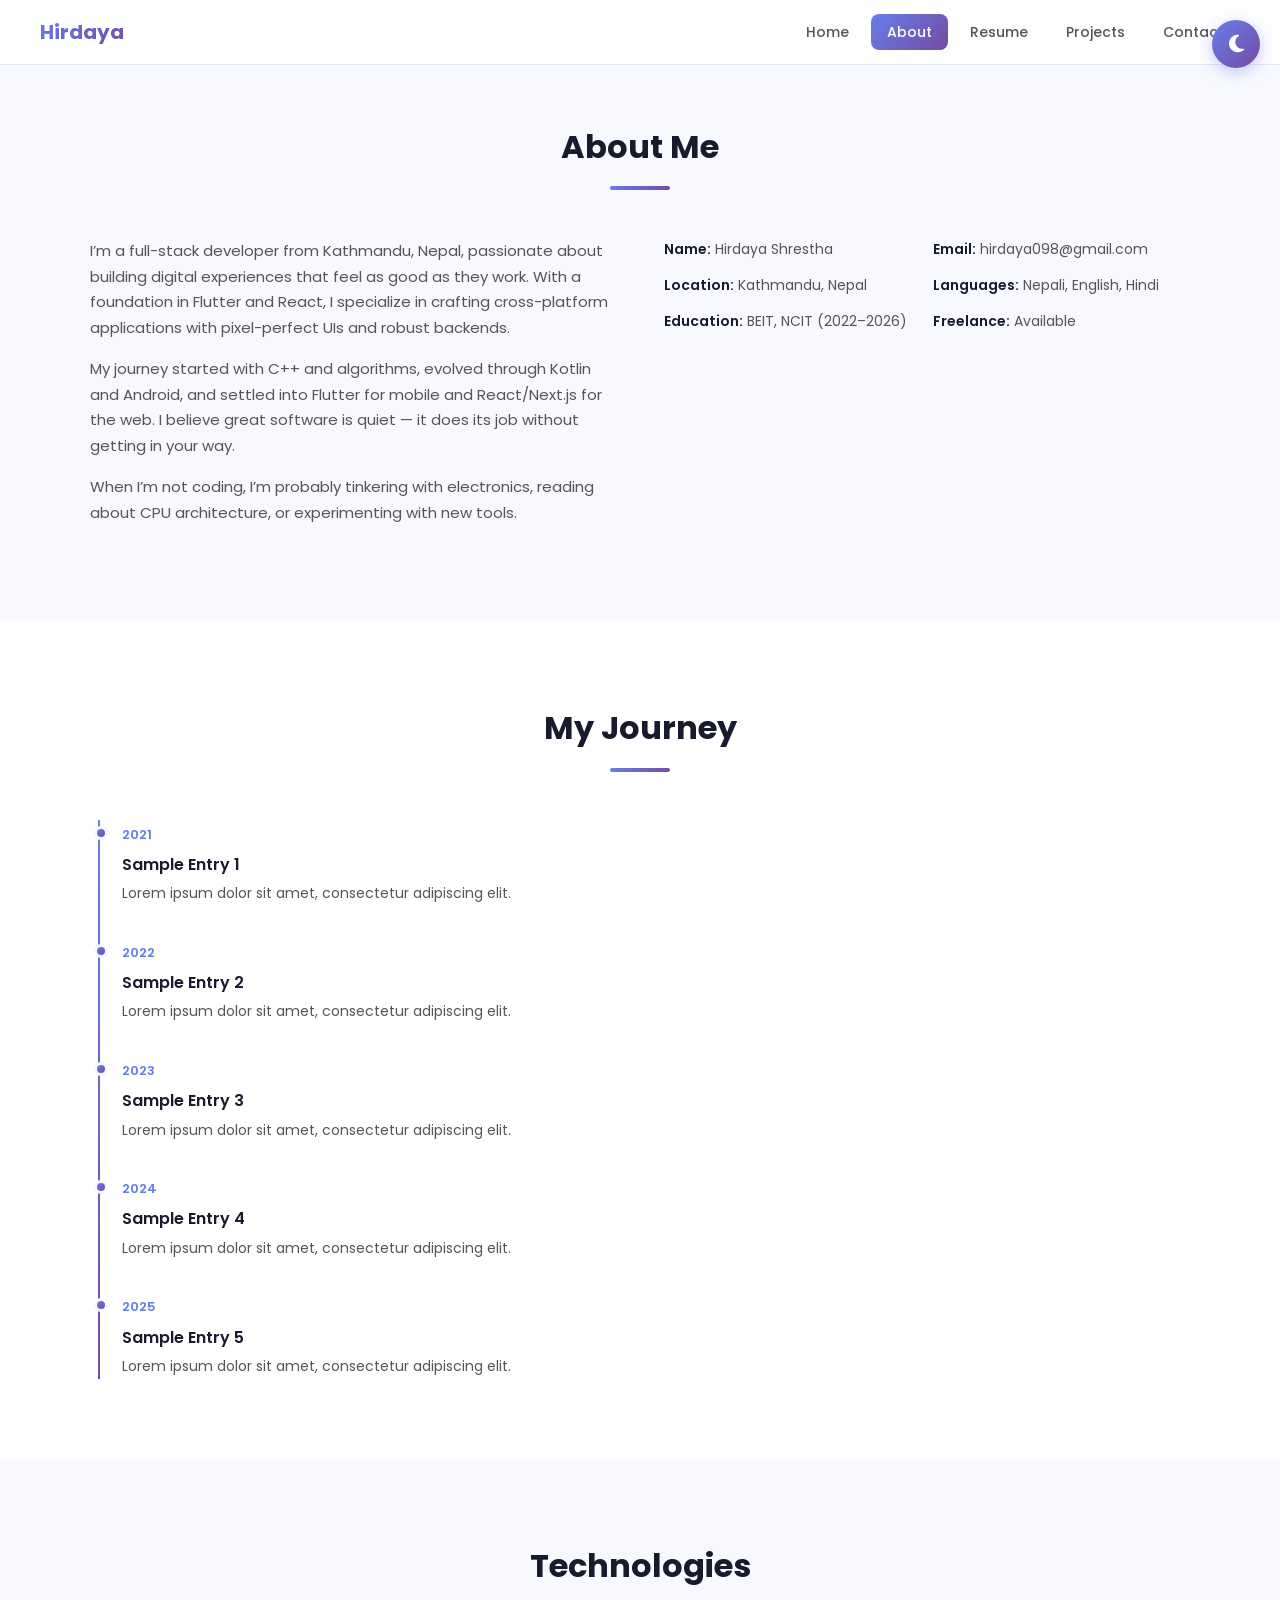
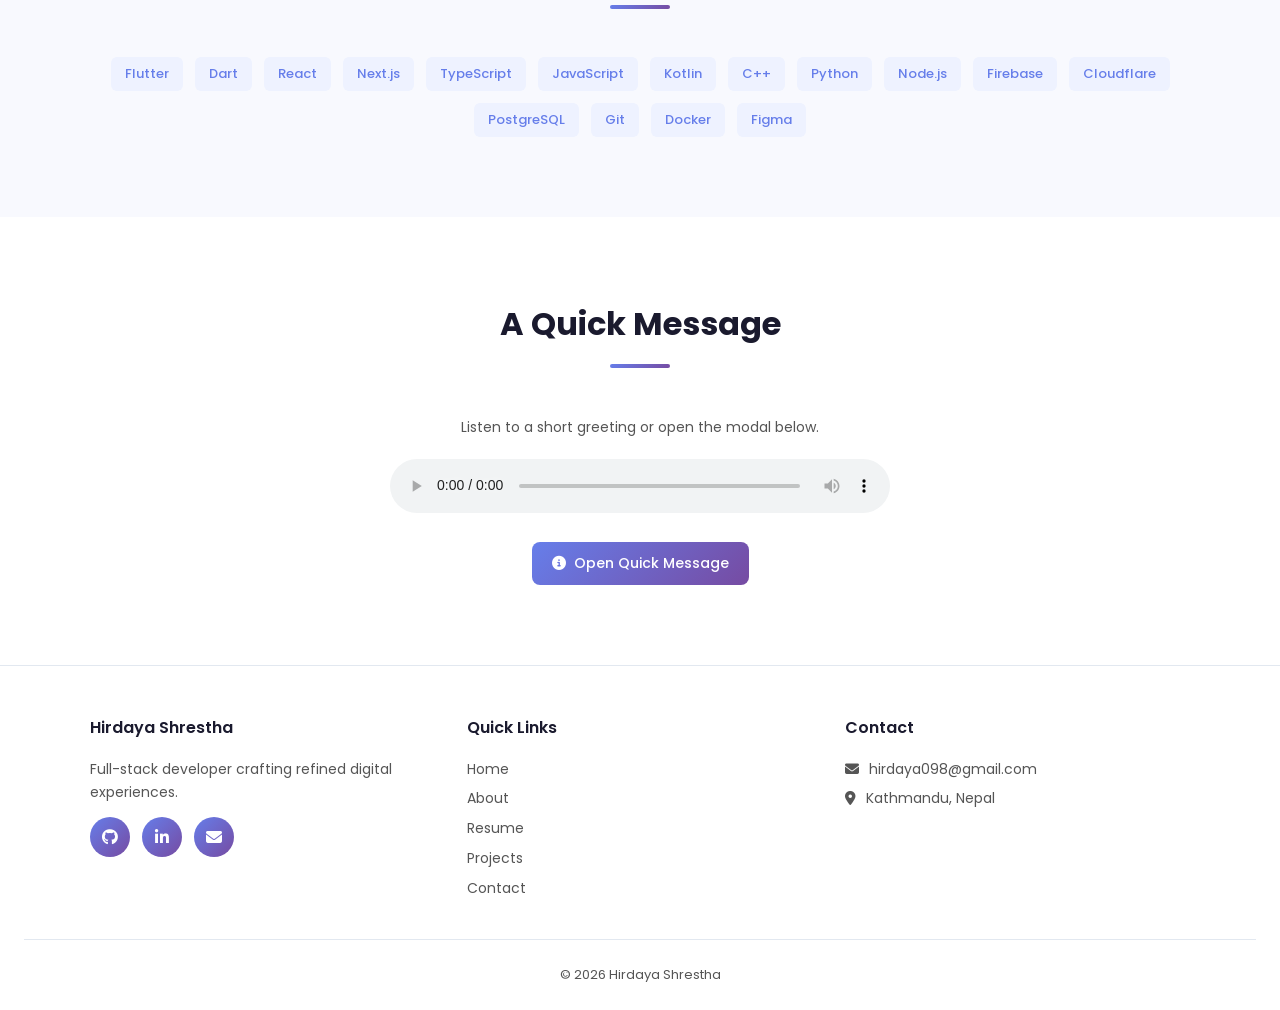
==== about.html @ 77cc8093 "add lab8 portfolio (standalone HTML/CSS/JS site)" ====
<!DOCTYPE html>
<html lang="en">
<head>
  <meta charset="UTF-8">
  <meta name="viewport" content="width=device-width, initial-scale=1.0">
<title>About Me — Hirdaya Shrestha</title>
  <link rel="icon" type="image/svg+xml" href="data:image/svg+xml,<svg xmlns='http://www.w3.org/2000/svg' viewBox='0 0 100 100'><text y='.9em' font-size='90'>🚀</text></svg>">
  <link rel="preconnect" href="https://fonts.googleapis.com">
  <link rel="preconnect" href="https://fonts.gstatic.com" crossorigin>
  <link href="https://fonts.googleapis.com/css2?family=Poppins:wght@300;400;500;600;700;800&display=swap" rel="stylesheet">
  <link rel="stylesheet" href="https://cdnjs.cloudflare.com/ajax/libs/font-awesome/6.5.0/css/all.min.css">
  <link rel="stylesheet" href="css/style.css">
</head>
<body>

<input type="checkbox" id="theme-toggle">
<div class="page-wrap">

  <label for="theme-toggle" class="theme-toggle-label">
  <i class="fas fa-moon"></i>
  <i class="fas fa-sun"></i>
  </label>

  <nav>
    <div class="nav-inner">
    <a href="/lab8/portfolio/" class="nav-logo">Hirdaya</a>
      <ul class="nav-links">
      <li><a href="/lab8/portfolio/">Home</a></li>
      <li><a href="/lab8/portfolio/about.html" class="active">About</a></li>
      <li><a href="/lab8/portfolio/resume.html">Resume</a></li>
      <li><a href="/lab8/portfolio/projects.html">Projects</a></li>
      <li><a href="/lab8/portfolio/contact.html">Contact</a></li>
    </ul>
      <button class="nav-toggle" aria-label="Menu"><i class="fas fa-bars"></i></button>
    </div>
  </nav>

  <!-- about hero -->
  <section class="section" style="padding-top: 120px">
  <div class="section-inner">
    <h2 class="section-title">About Me</h2>
      <div class="about-grid">
      <div class="about-text">
      <p>I&rsquo;m a full-stack developer from Kathmandu, Nepal, passionate about building digital experiences that feel as good as they work. With a foundation in Flutter and React, I specialize in crafting cross-platform applications with pixel-perfect UIs and robust backends.</p>
        <p>My journey started with C++ and algorithms, evolved through Kotlin and Android, and settled into Flutter for mobile and React/Next.js for the web. I believe great software is quiet — it does its job without getting in your way.</p>
        <p>When I&rsquo;m not coding, I&rsquo;m probably tinkering with electronics, reading about CPU architecture, or experimenting with new tools.</p>
    </div>
      <div>
        <div class="about-info">
            <div class="item"><span class="label">Name:</span> <span class="value">Hirdaya Shrestha</span></div>
            <div class="item"><span class="label">Email:</span> <span class="value">hirdaya098@gmail.com</span></div>
          <div class="item"><span class="label">Location:</span> <span class="value">Kathmandu, Nepal</span></div>
          <div class="item"><span class="label">Languages:</span> <span class="value">Nepali, English, Hindi</span></div>
          <div class="item"><span class="label">Education:</span> <span class="value">BEIT, NCIT (2022–2026)</span></div>
          <div class="item"><span class="label">Freelance:</span> <span class="value">Available</span></div>
        </div>
      </div>
      </div>
  </div>
  </section>

  <!-- timeline -->
  <section class="section" style="background:var(--bg2);transition:background .4s">
  <div class="section-inner">
    <h2 class="section-title">My Journey</h2>
      <div class="timeline">
      <div class="timeline-item fade-up">
      <span class="year">2021</span>
        <h4>Sample Entry 1</h4>
      <p>Lorem ipsum dolor sit amet, consectetur adipiscing elit.</p>
      </div>
      <div class="timeline-item fade-up">
        <span class="year">2022</span>
      <h4>Sample Entry 2</h4>
      <p>Lorem ipsum dolor sit amet, consectetur adipiscing elit.</p>
    </div>
      <div class="timeline-item fade-up">
        <span class="year">2023</span>
      <h4>Sample Entry 3</h4>
      <p>Lorem ipsum dolor sit amet, consectetur adipiscing elit.</p>
      </div>
        <div class="timeline-item fade-up">
          <span class="year">2024</span>
          <h4>Sample Entry 4</h4>
        <p>Lorem ipsum dolor sit amet, consectetur adipiscing elit.</p>
        </div>
        <div class="timeline-item fade-up">
        <span class="year">2025</span>
          <h4>Sample Entry 5</h4>
          <p>Lorem ipsum dolor sit amet, consectetur adipiscing elit.</p>
      </div>
    </div>
  </div>
  </section>

  <!-- skills tags -->
  <section class="section">
  <div class="section-inner">
    <h2 class="section-title">Technologies</h2>
      <div class="skills-tags" style="justify-content:center;gap:12px">
            <span>Flutter</span><span>Dart</span><span>React</span><span>Next.js</span><span>TypeScript</span><span>JavaScript</span>
            <span>Kotlin</span><span>C++</span><span>Python</span><span>Node.js</span><span>Firebase</span><span>Cloudflare</span>
            <span>PostgreSQL</span><span>Git</span><span>Docker</span><span>Figma</span>
      </div>
  </div>
  </section>

  <!-- audio + modal -->
  <section class="section" style="background:var(--bg2);transition:background .4s">
  <div class="section-inner">
    <h2 class="section-title">A Quick Message</h2>
      <div style="text-align:center;max-width:500px;margin:0 auto">
      <p style="color:var(--text2);margin-bottom:20px;font-size:14px">Listen to a short greeting or open the modal below.</p>

    <audio controls style="width:100%;margin-bottom:20px">
        <source src="https://github.com/rafaelreis-hotmart/Audio-Sample-files/raw/master/sample.mp3" type="audio/mpeg">
        Your browser doesn't support audio.
    </audio>

      <input type="checkbox" id="modal1" class="modal-toggle">
    <label for="modal1" class="modal-trigger"><i class="fas fa-info-circle"></i> Open Quick Message</label>
      <div class="modal">
        <div class="modal-content">
        <label for="modal1" class="modal-close"><i class="fas fa-times"></i></label>
          <h3>Hello There!</h3>
        <p>Thanks for visiting my portfolio. I built this site with HTML, CSS, and JavaScript as a lab project — no frameworks, just the fundamentals. If you&rsquo;d like to work together, drop me a message on the contact page!</p>
        <p style="font-weight:600;margin-bottom:0">— Hirdaya Shrestha</p>
      </div>
      </div>
      </div>
  </div>
  </section>

  <footer>
    <div class="footer-inner">
      <div class="footer-col">
      <h4>Hirdaya Shrestha</h4>
      <p>Full-stack developer crafting refined digital experiences.</p>
        <div class="footer-social">
        <a href="https://github.com/Hirdaya-Shrestha/" target="_blank" aria-label="GitHub"><i class="fab fa-github"></i></a>
        <a href="https://linkedin.com/in/hridayashrestha" target="_blank" aria-label="LinkedIn"><i class="fab fa-linkedin-in"></i></a>
        <a href="mailto:hirdaya098@gmail.com" aria-label="Email"><i class="fas fa-envelope"></i></a>
        </div>
    </div>
      <div class="footer-col">
        <h4>Quick Links</h4>
      <a href="/lab8/portfolio/">Home</a>
        <a href="/lab8/portfolio/about.html">About</a>
      <a href="/lab8/portfolio/resume.html">Resume</a>
      <a href="/lab8/portfolio/projects.html">Projects</a>
      <a href="/lab8/portfolio/contact.html">Contact</a>
      </div>
      <div class="footer-col">
      <h4>Contact</h4>
      <p><i class="fas fa-envelope" style="margin-right:6px"></i> hirdaya098@gmail.com</p>
      <p><i class="fas fa-map-marker-alt" style="margin-right:6px"></i> Kathmandu, Nepal</p>
      </div>
    </div>
    <div class="footer-bottom">
    <p>&copy; 2026 Hirdaya Shrestha</p>
    </div>
  </footer>
</div>

<script src="js/script.js"></script>
</body>
</html>
---- css/style.css ----
* {
  box-sizing: border-box;
  margin: 0;
  padding: 0;
}
::before,
::after {
  box-sizing: border-box;
  margin: 0;
  padding: 0;
}
html {
  scroll-behavior: smooth;
}
body {
  font-family: "Poppins", sans-serif;
  line-height: 1.7;
  transition:
    background 0.4s,
    color 0.4s;
  min-height: 100vh;
}

:root {
  --bg: #f8f9fe;
  --bg2: #ffffff;
  --text: #1a1a2e;
  --text2: #555;
  --card: #fff;
  --card-shadow: 0 4px 20px rgba(0, 0, 0, 0.06);
  --nav-bg: rgba(255, 255, 255, 0.85);
  --border: #e2e8f0;
  --accent1: #667eea;
  --accent2: #764ba2;
  --grad: linear-gradient(135deg, #667eea, #764ba2);
  --grad2: linear-gradient(135deg, #f093fb, #f5576c);
  --tag-bg: #eef2ff;
  --tag-text: #667eea;
  --input-bg: #fff;
  --modal-overlay: rgba(0, 0, 0, 0.5);
}

#theme-toggle:checked ~ .page-wrap {
  --bg: #0f0f1a;
  --bg2: #1a1a2e;
  --text: #e8e8f0;
  --text2: #999;
  --card: #1e1e30;
  --card-shadow: 0 4px 20px rgba(0, 0, 0, 0.3);
  --nav-bg: rgba(15, 15, 26, 0.9);
  --border: #2d2d44;
  --accent1: #818cf8;
  --accent2: #a78bfa;
  --grad: linear-gradient(135deg, #818cf8, #a78bfa);
  --grad2: linear-gradient(135deg, #f472b6, #818cf8);
  --tag-bg: #1e1e3a;
  --tag-text: #818cf8;
  --input-bg: #1a1a2e;
  --modal-overlay: rgba(0, 0, 0, 0.7);
}

.theme-toggle-label {
  position: fixed;
  top: 20px;
  right: 20px;
  z-index: 1000;
  width: 48px;
  height: 48px;
  border-radius: 50%;
  display: flex;
  align-items: center;
  justify-content: center;
  cursor: pointer;
  background: var(--grad);
  color: #fff;
  font-size: 20px;
  box-shadow: 0 4px 15px rgba(102, 126, 234, 0.4);
  transition: transform 0.3s;
  border: none;
}
.theme-toggle-label:hover {
  transform: scale(1.1);
}
.theme-toggle-label .fa-sun {
  display: none;
}
#theme-toggle:checked ~ .page-wrap .theme-toggle-label .fa-moon {
  display: none;
}
#theme-toggle:checked ~ .page-wrap .theme-toggle-label .fa-sun {
  display: inline;
}
#theme-toggle {
  display: none;
}
.page-wrap {
  background: var(--bg);
  color: var(--text);
  transition:
    background 0.4s,
    color 0.4s;
  min-height: 100vh;
}

nav {
  position: fixed;
  top: 0;
  left: 0;
  right: 0;
  background: var(--nav-bg);
  backdrop-filter: blur(12px);
  border-bottom: 1px solid var(--border);
  z-index: 999;
  padding: 0 24px;
  transition: background 0.4s;
}
.nav-inner {
  max-width: 1200px;
  margin: 0 auto;
  display: flex;
  align-items: center;
  justify-content: space-between;
  height: 64px;
}
.nav-logo {
  font-weight: 700;
  font-size: 20px;
  background: var(--grad);
  -webkit-background-clip: text;
  -webkit-text-fill-color: transparent;
  background-clip: text;
  text-decoration: none;
}
.nav-links {
  display: flex;
  gap: 6px;
  list-style: none;
}
.nav-links a {
  text-decoration: none;
  padding: 8px 16px;
  border-radius: 8px;
  font-size: 14px;
  font-weight: 500;
  color: var(--text2);
  transition: all 0.3s;
}
.nav-links a:hover,
.nav-links a.active {
  background: var(--grad);
  color: #fff;
}
.nav-toggle {
  display: none;
  background: none;
  border: none;
  font-size: 24px;
  color: var(--text);
  cursor: pointer;
}

@media (max-width: 768px) {
  .nav-links {
    position: fixed;
    top: 64px;
    left: 0;
    right: 0;
    background: var(--nav-bg);
    backdrop-filter: blur(12px);
    flex-direction: column;
    padding: 16px;
    gap: 4px;
    transform: translateY(-120%);
    opacity: 0;
    transition: all 0.4s;
    border-bottom: 1px solid var(--border);
  }
  .nav-links.open {
    transform: translateY(0);
    opacity: 1;
  }
  .nav-toggle {
    display: block;
  }
}

.hero {
  min-height: 100vh;
  display: flex;
  align-items: center;
  justify-content: center;
  text-align: center;
  padding: 100px 24px 60px;
  background: var(--bg);
  position: relative;
  overflow: hidden;
}
.hero::before {
  content: "";
  position: absolute;
  top: -50%;
  left: -50%;
  width: 200%;
  height: 200%;
  background:
    radial-gradient(
      circle at 30% 40%,
      rgba(102, 126, 234, 0.08) 0%,
      transparent 50%
    ),
    radial-gradient(
      circle at 70% 60%,
      rgba(118, 75, 162, 0.08) 0%,
      transparent 50%
    );
  animation: heroFloat 20s ease-in-out infinite;
}
@keyframes heroFloat {
  0%,
  100% {
    transform: translate(0, 0);
  }
  50% {
    transform: translate(-2%, -2%);
  }
}
.hero-content {
  position: relative;
  z-index: 1;
  max-width: 700px;
}
.hero-img {
  width: 140px;
  height: 140px;
  border-radius: 50%;
  object-fit: cover;
  margin-bottom: 24px;
  border: 4px solid var(--border);
  transition: border-color 0.4s;
  animation: fadeUp 1s ease;
}
.hero h1 {
  font-size: clamp(2rem, 5vw, 3.2rem);
  font-weight: 700;
  margin-bottom: 8px;
  background: var(--grad);
  -webkit-background-clip: text;
  -webkit-text-fill-color: transparent;
  background-clip: text;
  animation: fadeUp 1s ease 0.2s both;
}
.hero .subtitle {
  font-size: clamp(1rem, 2vw, 1.2rem);
  color: var(--text2);
  margin-bottom: 24px;
  animation: fadeUp 1s ease 0.4s both;
}
.hero-btns {
  display: flex;
  gap: 12px;
  justify-content: center;
  flex-wrap: wrap;
  animation: fadeUp 1s ease 0.6s both;
}
.btn {
  display: inline-flex;
  align-items: center;
  gap: 8px;
  padding: 12px 28px;
  border-radius: 10px;
  font-weight: 600;
  font-size: 14px;
  text-decoration: none;
  transition: all 0.3s;
  border: none;
  cursor: pointer;
}
.btn-primary {
  background: var(--grad);
  color: #fff;
  box-shadow: 0 4px 15px rgba(102, 126, 234, 0.35);
}
.btn-primary:hover {
  transform: translateY(-2px);
  box-shadow: 0 6px 25px rgba(102, 126, 234, 0.45);
}
.btn-outline {
  border: 2px solid var(--accent1);
  color: var(--accent1);
  background: transparent;
}
.btn-outline:hover {
  background: var(--accent1);
  color: #fff;
}
.hero-stats {
  display: flex;
  gap: 40px;
  justify-content: center;
  margin-top: 40px;
  animation: fadeUp 1s ease 0.8s both;
}
.hero-stats .stat {
  text-align: center;
}
.hero-stats .num {
  font-size: 24px;
  font-weight: 700;
  background: var(--grad);
  -webkit-background-clip: text;
  -webkit-text-fill-color: transparent;
  background-clip: text;
}
.hero-stats .label {
  font-size: 13px;
  color: var(--text2);
}

/* sections */
.section {
  padding: 80px 24px;
}
.section-inner {
  max-width: 1100px;
  margin: 0 auto;
}
.section-title {
  font-size: clamp(1.5rem, 3vw, 2rem);
  font-weight: 700;
  text-align: center;
  margin-bottom: 48px;
}
.section-title::after {
  content: "";
  display: block;
  width: 60px;
  height: 4px;
  background: var(--grad);
  border-radius: 2px;
  margin: 12px auto 0;
}

.about-grid {
  display: grid;
  grid-template-columns: 1fr 1fr;
  gap: 48px;
  align-items: start;
}
.about-text p {
  color: var(--text2);
  margin-bottom: 16px;
  font-size: 15px;
}
.about-info {
  display: grid;
  grid-template-columns: 1fr 1fr;
  gap: 12px;
}
.about-info .item {
  font-size: 14px;
}
.about-info .label {
  font-weight: 600;
  color: var(--text);
}
.about-info .value {
  color: var(--text2);
}
@media (max-width: 768px) {
  .about-grid {
    grid-template-columns: 1fr;
  }
}

.timeline {
  position: relative;
  padding-left: 32px;
}
.timeline::before {
  content: "";
  position: absolute;
  left: 8px;
  top: 0;
  bottom: 0;
  width: 2px;
  background: var(--grad);
}
.timeline-item {
  position: relative;
  padding-bottom: 32px;
}
.timeline-item:last-child {
  padding-bottom: 0;
}
.timeline-item::before {
  content: "";
  position: absolute;
  left: -28px;
  top: 6px;
  width: 14px;
  height: 14px;
  border-radius: 50%;
  background: var(--grad);
  border: 3px solid var(--bg);
}
.timeline-item .year {
  font-size: 13px;
  font-weight: 600;
  color: var(--accent1);
}
.timeline-item h4 {
  font-size: 16px;
  font-weight: 600;
  margin: 4px 0;
}
.timeline-item p {
  font-size: 14px;
  color: var(--text2);
}

.skills-grid {
  display: grid;
  grid-template-columns: 1fr 1fr;
  gap: 24px;
}
.skill-item {
  margin-bottom: 16px;
}
.skill-item .head {
  display: flex;
  justify-content: space-between;
  font-size: 14px;
  font-weight: 500;
  margin-bottom: 6px;
}
.progress-bar {
  height: 10px;
  background: var(--border);
  border-radius: 5px;
  overflow: hidden;
}
.progress-fill {
  height: 100%;
  border-radius: 5px;
  background: var(--grad);
  width: 0;
  transition: width 1.5s ease;
}
.progress-fill.animate {
  animation: fillBar 1.5s ease forwards;
}
@keyframes fillBar {
  from {
    width: 0;
  }
  to {
    width: var(--pct);
  }
}
.progress-fill.html {
  --pct: 95%;
}
.progress-fill.css {
  --pct: 90%;
}
.progress-fill.js {
  --pct: 80%;
}
.progress-fill.react {
  --pct: 75%;
}
.progress-fill.flutter {
  --pct: 85%;
}
.progress-fill.node {
  --pct: 70%;
}
.progress-fill.python {
  --pct: 65%;
}
.progress-fill.sql {
  --pct: 60%;
}
.skills-tags {
  display: flex;
  flex-wrap: wrap;
  gap: 8px;
  margin-top: 12px;
}
.skills-tags span {
  padding: 6px 14px;
  border-radius: 6px;
  font-size: 13px;
  background: var(--tag-bg);
  color: var(--tag-text);
  font-weight: 500;
}
@media (max-width: 768px) {
  .skills-grid {
    grid-template-columns: 1fr;
  }
}

.projects-grid {
  display: grid;
  grid-template-columns: repeat(auto-fill, minmax(300px, 1fr));
  gap: 24px;
}
.project-card {
  background: var(--card);
  border-radius: 16px;
  overflow: hidden;
  box-shadow: var(--card-shadow);
  transition: all 0.4s;
  border: 1px solid var(--border);
}
.project-card:hover {
  transform: translateY(-6px);
  box-shadow: 0 12px 40px rgba(0, 0, 0, 0.1);
}
.project-card img {
  width: 100%;
  height: 200px;
  object-fit: cover;
}
.project-card .body {
  padding: 20px;
}
.project-card h3 {
  font-size: 18px;
  font-weight: 600;
  margin-bottom: 8px;
}
.project-card p {
  font-size: 14px;
  color: var(--text2);
  margin-bottom: 12px;
}
.project-card .tags {
  display: flex;
  flex-wrap: wrap;
  gap: 6px;
  margin-bottom: 12px;
}
.project-card .tags span {
  padding: 4px 10px;
  border-radius: 4px;
  font-size: 12px;
  background: var(--tag-bg);
  color: var(--tag-text);
}
.project-card .links {
  display: flex;
  gap: 12px;
}
.project-card .links a {
  font-size: 13px;
  font-weight: 500;
  color: var(--accent1);
  text-decoration: none;
}

.gallery {
  display: grid;
  grid-template-columns: repeat(auto-fill, minmax(200px, 1fr));
  gap: 12px;
  margin-top: 24px;
}
.gallery img {
  width: 100%;
  height: 180px;
  object-fit: cover;
  border-radius: 10px;
  cursor: pointer;
  transition:
    transform 0.4s,
    box-shadow 0.4s;
}
.gallery img:hover {
  transform: scale(1.04);
  box-shadow: 0 8px 30px rgba(0, 0, 0, 0.15);
}
.slideshow {
  position: relative;
  max-width: 600px;
  margin: 24px auto;
  border-radius: 16px;
  overflow: hidden;
  box-shadow: var(--card-shadow);
}
.slideshow img {
  width: 100%;
  height: 350px;
  object-fit: cover;
  display: none;
}
.slideshow img.active {
  display: block;
  animation: fadeIn 0.6s ease;
}
@keyframes fadeIn {
  from {
    opacity: 0;
  }
  to {
    opacity: 1;
  }
}
.slideshow .controls {
  position: absolute;
  bottom: 16px;
  left: 50%;
  transform: translateX(-50%);
  display: flex;
  gap: 8px;
}
.slideshow .controls button {
  width: 36px;
  height: 36px;
  border-radius: 50%;
  border: none;
  background: rgba(0, 0, 0, 0.5);
  color: #fff;
  cursor: pointer;
  font-size: 14px;
  transition: background 0.3s;
}
.slideshow .controls button:hover {
  background: rgba(0, 0, 0, 0.8);
}
.slideshow .dots {
  display: flex;
  justify-content: center;
  gap: 8px;
  padding: 12px;
}
.slideshow .dots span {
  width: 10px;
  height: 10px;
  border-radius: 50%;
  background: var(--border);
  cursor: pointer;
  transition: all 0.3s;
}
.slideshow .dots span.active {
  background: var(--accent1);
  transform: scale(1.3);
}

.testimonials {
  display: grid;
  grid-template-columns: repeat(auto-fill, minmax(280px, 1fr));
  gap: 24px;
}
.testimonial-card {
  background: var(--card);
  border-radius: 16px;
  padding: 28px;
  box-shadow: var(--card-shadow);
  border: 1px solid var(--border);
  transition: transform 0.3s;
}
.testimonial-card:hover {
  transform: translateY(-4px);
}
.testimonial-card .stars {
  color: #fbbf24;
  margin-bottom: 8px;
  font-size: 14px;
}
.testimonial-card p {
  font-size: 14px;
  color: var(--text2);
  font-style: italic;
  margin-bottom: 16px;
}
.testimonial-card .author {
  display: flex;
  align-items: center;
  gap: 12px;
}
.testimonial-card .author img {
  width: 40px;
  height: 40px;
  border-radius: 50%;
  object-fit: cover;
}
.testimonial-card .author .name {
  font-size: 14px;
  font-weight: 600;
}
.testimonial-card .author .role {
  font-size: 12px;
  color: var(--text2);
}

.table-wrap {
  overflow-x: auto;
  margin: 24px 0;
}
table {
  width: 100%;
  border-collapse: collapse;
  font-size: 14px;
}
thead {
  background: var(--grad);
  color: #fff;
}
th {
  padding: 14px 16px;
  text-align: left;
  font-weight: 600;
}
td {
  padding: 12px 16px;
  border-bottom: 1px solid var(--border);
  color: var(--text2);
}
tr:hover td {
  background: var(--tag-bg);
  transition: background 0.3s;
}

.form-grid {
  display: grid;
  grid-template-columns: 1fr 1fr;
  gap: 48px;
}
.form-card {
  background: var(--card);
  border-radius: 16px;
  padding: 32px;
  box-shadow: var(--card-shadow);
  border: 1px solid var(--border);
}
.form-card h3 {
  font-size: 18px;
  font-weight: 600;
  margin-bottom: 20px;
  text-align: center;
}
.form-group {
  margin-bottom: 16px;
}
.form-group label {
  display: block;
  font-size: 14px;
  font-weight: 500;
  margin-bottom: 4px;
  color: var(--text);
}
.form-group input,
.form-group textarea,
.form-group select {
  width: 100%;
  padding: 12px 16px;
  border: 2px solid var(--border);
  border-radius: 10px;
  font-size: 14px;
  font-family: "Poppins", sans-serif;
  background: var(--input-bg);
  color: var(--text);
  transition: border 0.3s;
  outline: none;
}
.form-group input:focus,
.form-group textarea:focus {
  border-color: var(--accent1);
}
.form-group textarea {
  resize: vertical;
  min-height: 100px;
}
.form-row {
  display: grid;
  grid-template-columns: 1fr 1fr;
  gap: 12px;
}
.btn-submit {
  width: 100%;
  padding: 14px;
  border: none;
  border-radius: 10px;
  background: var(--grad);
  color: #fff;
  font-weight: 600;
  font-size: 15px;
  cursor: pointer;
  transition: all 0.3s;
}
.btn-submit:hover {
  transform: translateY(-2px);
  box-shadow: 0 6px 20px rgba(102, 126, 234, 0.4);
}
@media (max-width: 768px) {
  .form-grid {
    grid-template-columns: 1fr;
  }
  .form-row {
    grid-template-columns: 1fr;
  }
}

.map-wrap {
  border-radius: 16px;
  overflow: hidden;
  box-shadow: var(--card-shadow);
  margin-top: 24px;
}
.map-wrap iframe {
  width: 100%;
  height: 350px;
  border: none;
  display: block;
}

.modal-toggle {
  display: none;
}
.modal {
  position: fixed;
  top: 0;
  left: 0;
  right: 0;
  bottom: 0;
  background: var(--modal-overlay);
  z-index: 2000;
  display: flex;
  align-items: center;
  justify-content: center;
  opacity: 0;
  pointer-events: none;
  transition: all 0.4s;
  padding: 24px;
}
.modal-toggle:checked ~ .modal {
  opacity: 1;
  pointer-events: all;
}
.modal-content {
  background: var(--card);
  border-radius: 20px;
  padding: 32px;
  max-width: 500px;
  width: 100%;
  position: relative;
  border: 1px solid var(--border);
  transform: scale(0.9);
  transition: transform 0.4s;
}
.modal-toggle:checked ~ .modal .modal-content {
  transform: scale(1);
}
.modal-close {
  position: absolute;
  top: 16px;
  right: 16px;
  font-size: 24px;
  cursor: pointer;
  color: var(--text2);
  background: none;
  border: none;
  transition: color 0.3s;
}
.modal-close:hover {
  color: var(--text);
}
.modal h3 {
  font-size: 20px;
  font-weight: 600;
  margin-bottom: 12px;
}
.modal p {
  font-size: 14px;
  color: var(--text2);
  margin-bottom: 20px;
}
.modal-trigger {
  display: inline-flex;
  align-items: center;
  gap: 8px;
  padding: 10px 20px;
  border-radius: 8px;
  background: var(--grad);
  color: #fff;
  font-weight: 500;
  font-size: 14px;
  border: none;
  cursor: pointer;
  transition: all 0.3s;
}
.modal-trigger:hover {
  transform: translateY(-2px);
  box-shadow: 0 4px 15px rgba(102, 126, 234, 0.4);
}

.media-section {
  display: grid;
  grid-template-columns: 1fr 1fr;
  gap: 24px;
  margin-top: 24px;
}
.media-section audio,
.media-section video {
  width: 100%;
  border-radius: 12px;
}
.media-section video {
  max-height: 300px;
  object-fit: cover;
}
@media (max-width: 768px) {
  .media-section {
    grid-template-columns: 1fr;
  }
}
.youtube-wrap {
  position: relative;
  padding-bottom: 56.25%;
  height: 0;
  overflow: hidden;
  border-radius: 16px;
  margin-top: 24px;
}
.youtube-wrap iframe {
  position: absolute;
  top: 0;
  left: 0;
  width: 100%;
  height: 100%;
}

footer {
  background: var(--bg2);
  border-top: 1px solid var(--border);
  padding: 48px 24px 24px;
  transition: background 0.4s;
}
.footer-inner {
  max-width: 1100px;
  margin: 0 auto;
  display: grid;
  grid-template-columns: repeat(auto-fit, minmax(200px, 1fr));
  gap: 32px;
}
.footer-col h4 {
  font-size: 16px;
  font-weight: 600;
  margin-bottom: 16px;
}
.footer-col p,
.footer-col a {
  font-size: 14px;
  color: var(--text2);
  text-decoration: none;
  display: block;
  margin-bottom: 6px;
}
.footer-col a:hover {
  color: var(--accent1);
}
.footer-social {
  display: flex;
  gap: 12px;
  margin-top: 12px;
}
.footer-social a {
  width: 40px;
  height: 40px;
  border-radius: 50%;
  display: flex;
  align-items: center;
  justify-content: center;
  background: var(--grad);
  color: #fff;
  font-size: 16px;
  transition: transform 0.3s;
  text-decoration: none;
}
.footer-social a:hover {
  transform: translateY(-3px);
}
.footer-bottom {
  text-align: center;
  padding-top: 24px;
  margin-top: 32px;
  border-top: 1px solid var(--border);
  font-size: 13px;
  color: var(--text2);
}

@media (max-width: 768px) {
  .hero-stats {
    flex-wrap: wrap;
    gap: 20px;
  }
}

@keyframes fadeUp {
  from {
    opacity: 0;
    transform: translateY(30px);
  }
  to {
    opacity: 1;
    transform: translateY(0);
  }
}
@keyframes pulse {
  0%,
  100% {
    transform: scale(1);
  }
  50% {
    transform: scale(1.05);
  }
}
@keyframes slideIn {
  from {
    opacity: 0;
    transform: translateX(-30px);
  }
  to {
    opacity: 1;
    transform: translateX(0);
  }
}
@keyframes bounce {
  0%,
  100% {
    transform: translateY(0);
  }
  50% {
    transform: translateY(-8px);
  }
}
.fade-up {
  animation: fadeUp 0.8s ease both;
}
.pulse {
  animation: pulse 2s ease infinite;
}

.floating-icons {
  position: fixed;
  bottom: 24px;
  left: 24px;
  z-index: 50;
  display: flex;
  flex-direction: column;
  gap: 10px;
}
.floating-icons a {
  width: 44px;
  height: 44px;
  border-radius: 50%;
  display: flex;
  align-items: center;
  justify-content: center;
  color: #fff;
  font-size: 18px;
  text-decoration: none;
  animation: bounce 3s ease infinite;
  transition: all 0.3s;
}
.floating-icons a:nth-child(1) {
  background: #1877f2;
  animation-delay: 0s;
}
.floating-icons a:nth-child(2) {
  background: #e4405f;
  animation-delay: 0.3s;
}
.floating-icons a:nth-child(3) {
  background: #0a66c2;
  animation-delay: 0.6s;
}
.floating-icons a:hover {
  transform: scale(1.15);
}

.download-btn {
  display: inline-flex;
  align-items: center;
  gap: 10px;
  padding: 14px 32px;
  border-radius: 10px;
  background: var(--grad2);
  color: #fff;
  font-weight: 600;
  font-size: 15px;
  text-decoration: none;
  transition: all 0.3s;
  border: none;
  cursor: pointer;
}
.download-btn:hover {
  transform: translateY(-3px);
  box-shadow: 0 8px 30px rgba(240, 147, 251, 0.4);
}

.resume-header {
  text-align: center;
  padding: 120px 24px 40px;
}
.resume-header h1 {
  font-size: clamp(1.8rem, 4vw, 2.6rem);
  font-weight: 700;
  margin-bottom: 8px;
}
.resume-header p {
  color: var(--text2);
  max-width: 500px;
  margin: 0 auto 24px;
}
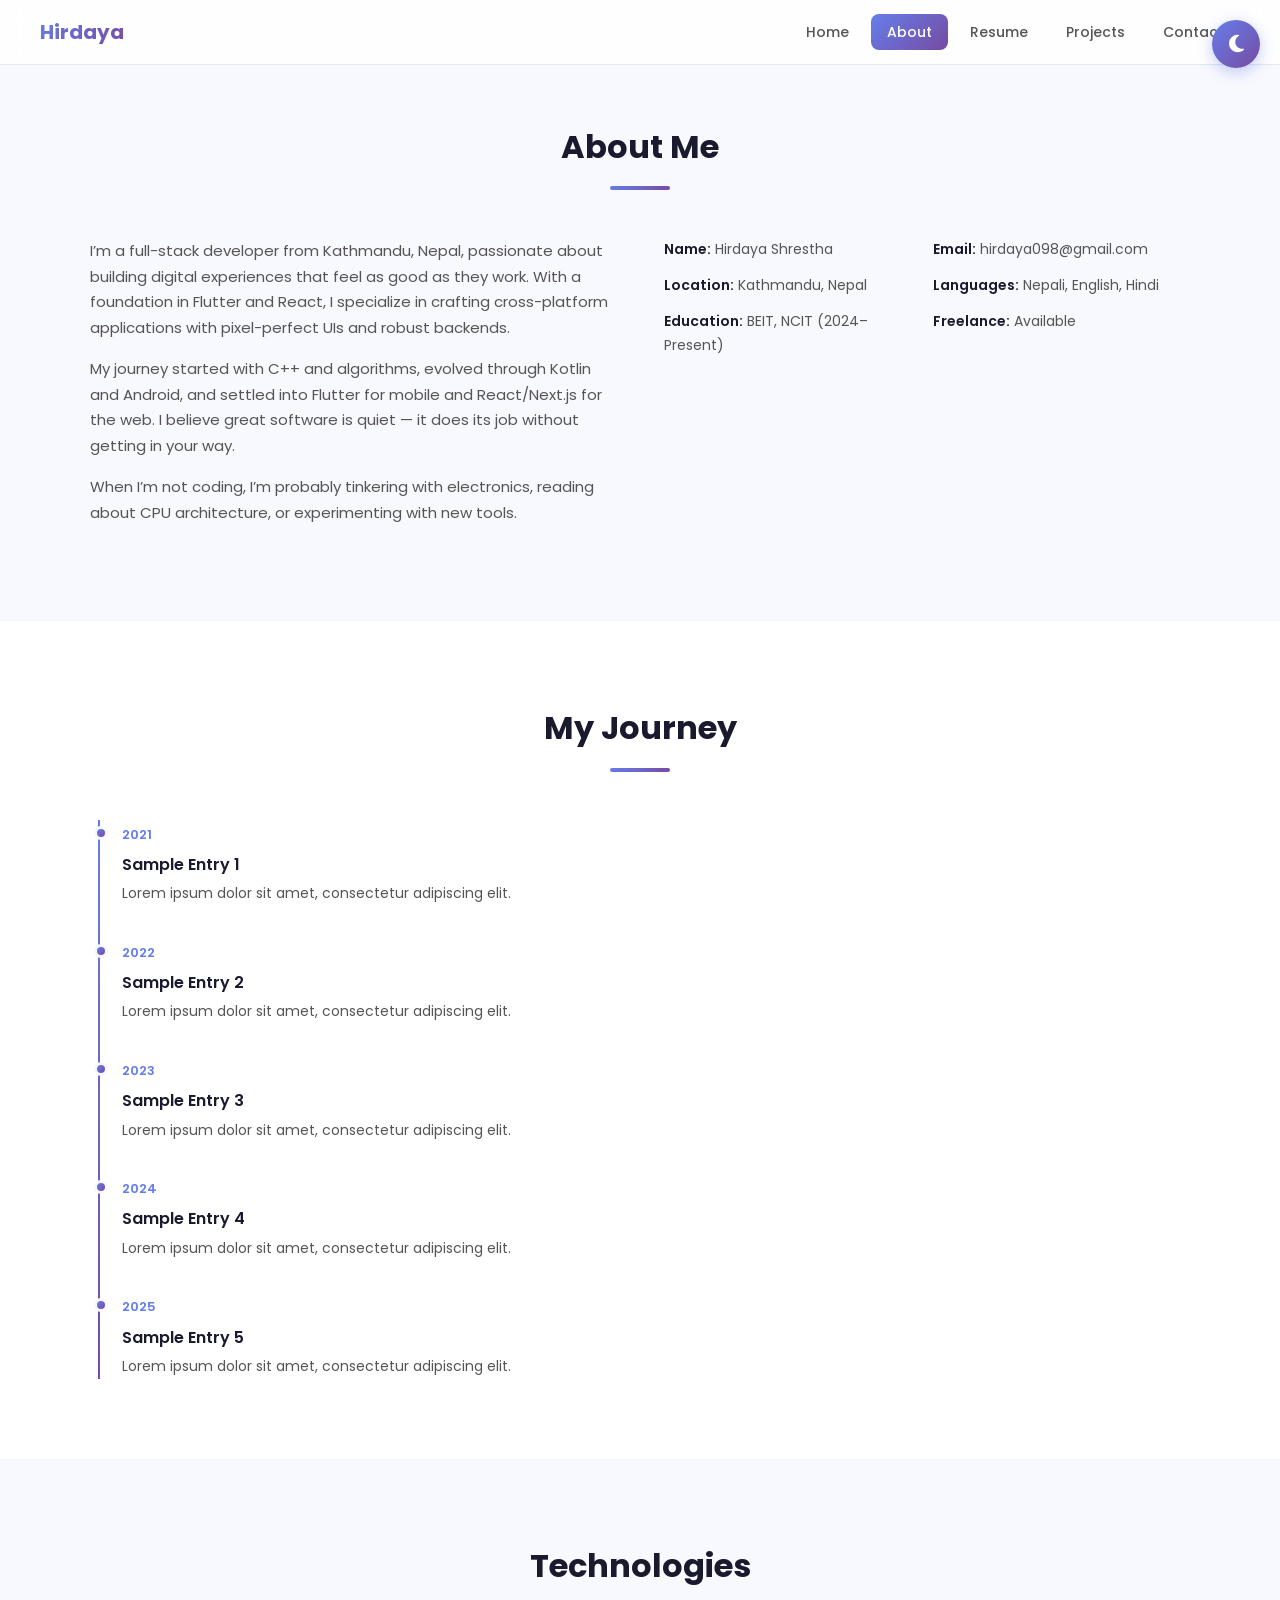
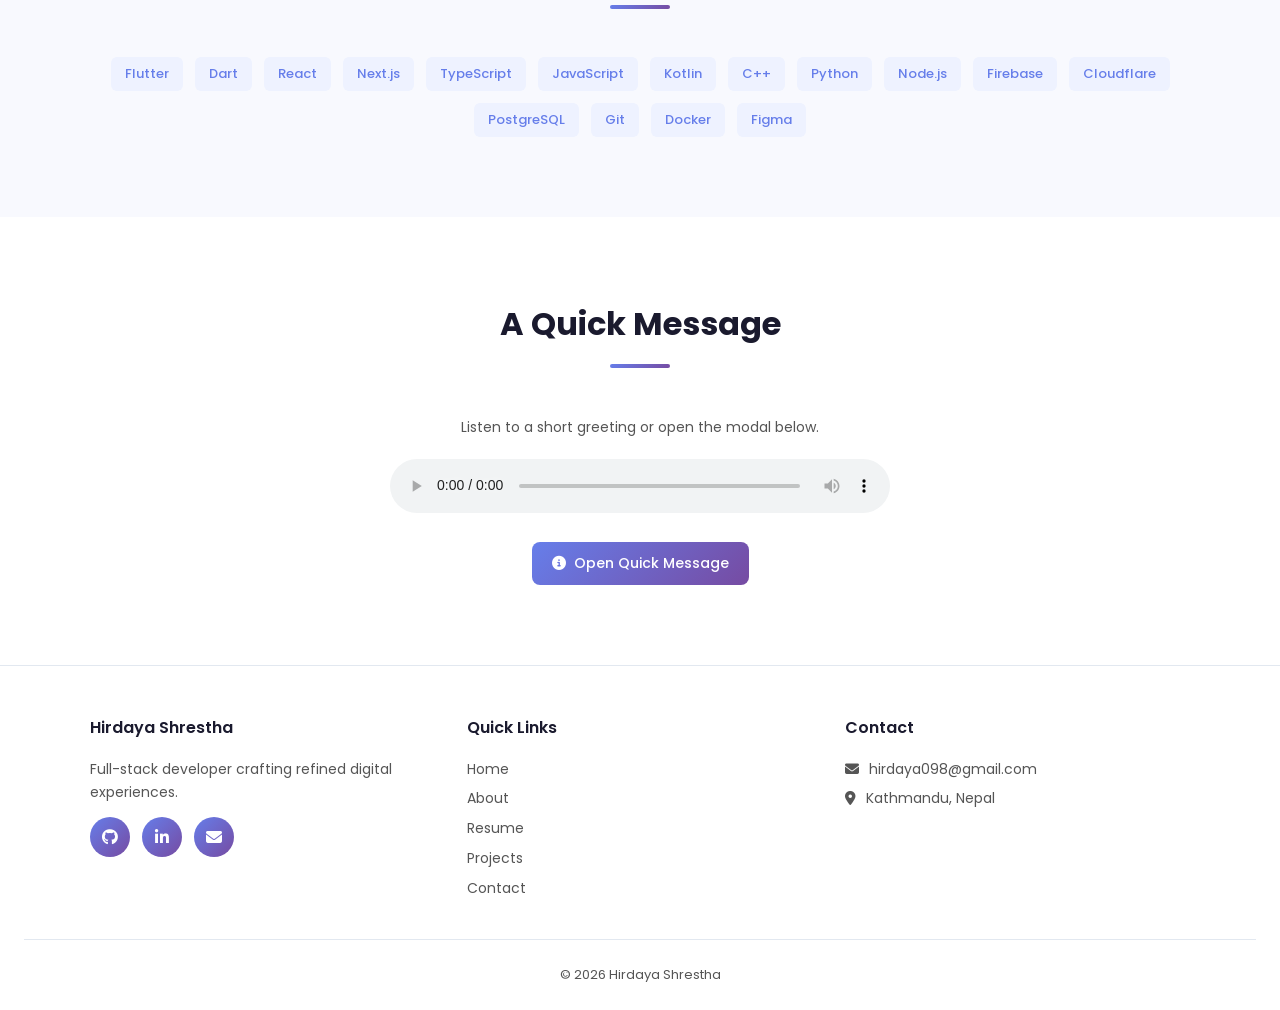
==== commit ff512b49: "update NCIT BEIT years to 2024-Present" ====
--- a/about.html
+++ b/about.html
@@ -51,7 +51,7 @@
             <div class="item"><span class="label">Email:</span> <span class="value">hirdaya098@gmail.com</span></div>
           <div class="item"><span class="label">Location:</span> <span class="value">Kathmandu, Nepal</span></div>
           <div class="item"><span class="label">Languages:</span> <span class="value">Nepali, English, Hindi</span></div>
-          <div class="item"><span class="label">Education:</span> <span class="value">BEIT, NCIT (2022–2026)</span></div>
+          <div class="item"><span class="label">Education:</span> <span class="value">BEIT, NCIT (2024–Present)</span></div>
           <div class="item"><span class="label">Freelance:</span> <span class="value">Available</span></div>
         </div>
       </div>
